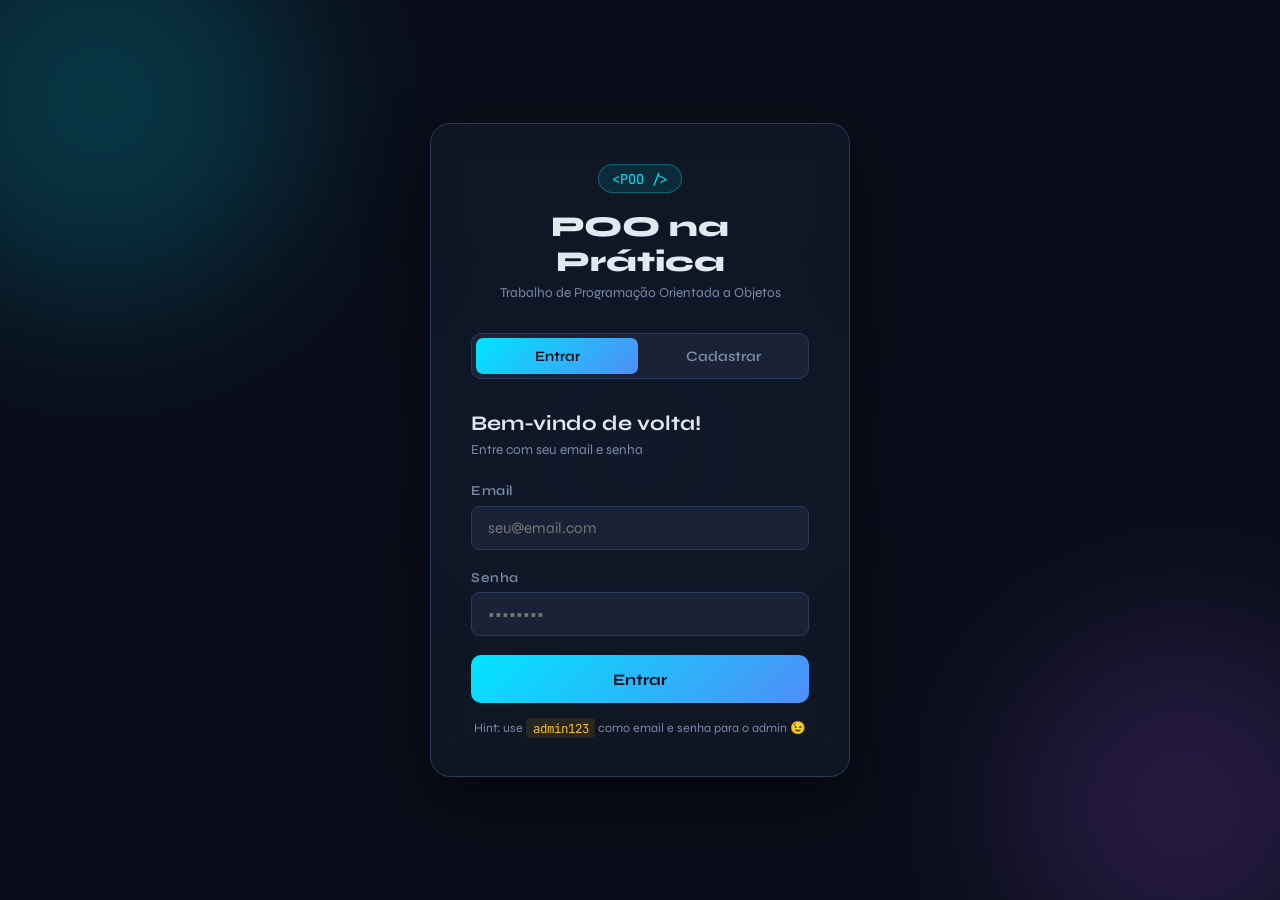
==== index.html @ 6787d283 "Adicionando as coisas" ====
<!DOCTYPE html>
<html lang="pt-BR">
<head>
  <meta charset="UTF-8" />
  <meta name="viewport" content="width=device-width, initial-scale=1.0"/>
  <title>POO na Prática | Login</title>
  <link rel="stylesheet" href="css/global.css" />
  <link rel="stylesheet" href="css/login.css" />
  <link href="https://fonts.googleapis.com/css2?family=JetBrains+Mono:wght@400;700&family=Syne:wght@400;600;700;800&display=swap" rel="stylesheet"/>
</head>
<body>

  <!-- Fundo animado com bolinhas -->
  <div class="bg-blobs">
    <div class="blob blob-1"></div>
    <div class="blob blob-2"></div>
    <div class="blob blob-3"></div>
  </div>

  <div class="login-container">

    <!-- Cabeçalho da página -->
    <div class="login-header">
      <div class="logo-tag">&lt;POO /&gt;</div>
      <h1>POO na Prática</h1>
      <p>Trabalho de Programação Orientada a Objetos</p>
    </div>

    <!-- Abas de Login e Cadastro -->
    <div class="tab-buttons">
      <button class="tab-btn active" id="btn-login" onclick="mostrarAba('login')">
        Entrar
      </button>
      <button class="tab-btn" id="btn-cadastro" onclick="mostrarAba('cadastro')">
        Cadastrar
      </button>
    </div>

    <!-- Formulário de Login -->
    <div class="form-box" id="form-login">
      <h2>Bem-vindo de volta!</h2>
      <p class="form-sub">Entre com seu email e senha</p>

      <div class="input-group">
        <label for="login-email">Email</label>
        <input type="email" id="login-email" placeholder="seu@email.com" />
      </div>

      <div class="input-group">
        <label for="login-senha">Senha</label>
        <input type="password" id="login-senha" placeholder="••••••••" />
      </div>

      <!-- Mensagem de erro/sucesso -->
      <div class="mensagem" id="msg-login"></div>

      <button class="btn-primary" onclick="fazerLogin()">Entrar</button>

      <p class="hint-text">
        Hint: use <code>admin123</code> como email e senha para o admin 😉
      </p>
    </div>

    <!-- Formulário de Cadastro -->
    <div class="form-box hidden" id="form-cadastro">
      <h2>Criar conta</h2>
      <p class="form-sub">Preencha os campos abaixo</p>

      <div class="input-group">
        <label for="cad-nome">Nome completo</label>
        <input type="text" id="cad-nome" placeholder="Seu nome" />
      </div>

      <div class="input-group">
        <label for="cad-email">Email</label>
        <input type="email" id="cad-email" placeholder="seu@email.com" />
      </div>

      <div class="input-group">
        <label for="cad-senha">Senha</label>
        <input type="password" id="cad-senha" placeholder="Mínimo 6 caracteres" />
      </div>

      <div class="input-group">
        <label for="cad-confirmar">Confirmar senha</label>
        <input type="password" id="cad-confirmar" placeholder="Repita a senha" />
      </div>

      <div class="mensagem" id="msg-cadastro"></div>

      <button class="btn-primary" onclick="fazerCadastro()">Criar conta</button>
    </div>

  </div>

  <script src="js/Usuario.js"></script>
  <script src="js/login.js"></script>
</body>
</html>
---- css/global.css ----
/* =============================================
   global.css — Estilos compartilhados por todas
   as páginas do projeto
   ============================================= */

/* Importa as fontes do Google */
@import url('https://fonts.googleapis.com/css2?family=JetBrains+Mono:wght@400;700&family=Syne:wght@400;600;700;800&display=swap');

/* Variáveis de cor — mudar aqui afeta o site inteiro */
:root {
  --bg:        #0a0e1a;       /* fundo escuro principal */
  --bg2:       #111827;       /* fundo dos cards */
  --bg3:       #1a2235;       /* fundo de inputs */
  --border:    #2a3a5c;       /* cor das bordas */
  --text:      #e2e8f0;       /* texto principal */
  --text-muted:#7a8ba8;       /* texto secundário */
  --cyan:      #00e5ff;       /* destaque ciano */
  --blue:      #4f8ef7;       /* destaque azul */
  --purple:    #a855f7;       /* destaque roxo */
  --green:     #22d3a0;       /* destaque verde */
  --red:       #f87171;       /* erros */
  --yellow:    #fbbf24;       /* avisos */
  --radius:    12px;          /* arredondamento dos cards */
  --font-body: 'Syne', sans-serif;
  --font-code: 'JetBrains Mono', monospace;
}

/* Reset básico — zera margens e define box-sizing */
* {
  margin: 0;
  padding: 0;
  box-sizing: border-box;
}

/* Estilo geral do body */
body {
  font-family: var(--font-body);
  background-color: var(--bg);
  color: var(--text);
  min-height: 100vh;
  overflow-x: hidden;
}

/* Links sem sublinhado por padrão */
a {
  color: var(--cyan);
  text-decoration: none;
}
a:hover {
  text-decoration: underline;
}

/* ---- NAVBAR (menu de navegação) ---- */
.navbar {
  position: sticky;
  top: 0;
  z-index: 100;
  background: rgba(10, 14, 26, 0.92);
  backdrop-filter: blur(12px);
  border-bottom: 1px solid var(--border);
  padding: 0 2rem;
  display: flex;
  align-items: center;
  justify-content: space-between;
  height: 64px;
}

.navbar .nav-logo {
  font-family: var(--font-code);
  font-size: 1.1rem;
  color: var(--cyan);
  font-weight: 700;
  letter-spacing: 1px;
}

/* Links do menu */
.nav-links {
  display: flex;
  gap: 0.5rem;
  list-style: none;
}

.nav-links a {
  padding: 0.45rem 1rem;
  border-radius: 8px;
  font-size: 0.9rem;
  font-weight: 600;
  color: var(--text-muted);
  transition: all 0.2s;
}

.nav-links a:hover,
.nav-links a.active {
  background: rgba(0, 229, 255, 0.1);
  color: var(--cyan);
  text-decoration: none;
}

/* Botão de logout no canto direito */
.btn-logout {
  background: transparent;
  border: 1px solid var(--border);
  color: var(--text-muted);
  padding: 0.4rem 1rem;
  border-radius: 8px;
  cursor: pointer;
  font-family: var(--font-body);
  font-size: 0.85rem;
  transition: all 0.2s;
}
.btn-logout:hover {
  border-color: var(--red);
  color: var(--red);
}

/* ---- CONTEÚDO PRINCIPAL ---- */
.main-content {
  max-width: 1100px;
  margin: 0 auto;
  padding: 3rem 2rem;
}

/* ---- TÍTULO DE SEÇÃO ---- */
.section-title {
  text-align: center;
  margin-bottom: 3rem;
}
.section-title h1 {
  font-size: 2.4rem;
  font-weight: 800;
  margin-bottom: 0.5rem;
}
.section-title p {
  color: var(--text-muted);
  font-size: 1rem;
}

/* ---- CARDS GENÉRICOS ---- */
.card {
  background: var(--bg2);
  border: 1px solid var(--border);
  border-radius: var(--radius);
  padding: 1.8rem;
  transition: transform 0.2s, box-shadow 0.2s;
}
.card:hover {
  transform: translateY(-3px);
  box-shadow: 0 8px 32px rgba(0,0,0,0.3);
}

/* ---- BLOCOS DE CÓDIGO ---- */
.code-block {
  background: #0d1117;
  border: 1px solid var(--border);
  border-radius: 8px;
  padding: 1.2rem 1.5rem;
  font-family: var(--font-code);
  font-size: 0.85rem;
  line-height: 1.7;
  overflow-x: auto;
  margin-top: 1rem;
}

/* Cores para simular syntax highlighting */
.code-block .kw  { color: #ff7b72; }  /* palavras-chave: class, def, etc */
.code-block .fn  { color: #d2a8ff; }  /* funções e métodos */
.code-block .str { color: #a5d6ff; }  /* strings */
.code-block .cm  { color: #8b949e; }  /* comentários */
.code-block .nb  { color: #79c0ff; }  /* nomes built-in */

/* ---- BOTÃO PRIMÁRIO ---- */
.btn-primary {
  width: 100%;
  padding: 0.9rem;
  background: linear-gradient(135deg, var(--cyan), var(--blue));
  color: #0a0e1a;
  font-family: var(--font-body);
  font-weight: 700;
  font-size: 1rem;
  border: none;
  border-radius: 10px;
  cursor: pointer;
  transition: opacity 0.2s, transform 0.2s;
}
.btn-primary:hover {
  opacity: 0.88;
  transform: translateY(-1px);
}

/* ---- INPUTS ---- */
.input-group {
  margin-bottom: 1.2rem;
}
.input-group label {
  display: block;
  font-size: 0.85rem;
  font-weight: 600;
  color: var(--text-muted);
  margin-bottom: 0.4rem;
  letter-spacing: 0.5px;
}
.input-group input {
  width: 100%;
  padding: 0.75rem 1rem;
  background: var(--bg3);
  border: 1px solid var(--border);
  border-radius: 8px;
  color: var(--text);
  font-family: var(--font-body);
  font-size: 0.95rem;
  transition: border-color 0.2s;
  outline: none;
}
.input-group input:focus {
  border-color: var(--cyan);
}

/* ---- MENSAGENS DE ERRO E SUCESSO ---- */
.mensagem {
  padding: 0;
  margin-bottom: 0;
  font-size: 0.875rem;
  border-radius: 8px;
  overflow: hidden;
  max-height: 0;
  transition: max-height 0.3s, padding 0.3s, margin 0.3s;
}
.mensagem.erro {
  max-height: 80px;
  padding: 0.7rem 1rem;
  margin-bottom: 1rem;
  background: rgba(248, 113, 113, 0.12);
  border: 1px solid var(--red);
  color: var(--red);
}
.mensagem.sucesso {
  max-height: 80px;
  padding: 0.7rem 1rem;
  margin-bottom: 1rem;
  background: rgba(34, 211, 160, 0.12);
  border: 1px solid var(--green);
  color: var(--green);
}

/* ---- UTILITÁRIOS ---- */
.hidden { display: none !important; }
.text-cyan   { color: var(--cyan); }
.text-blue   { color: var(--blue); }
.text-purple { color: var(--purple); }
.text-green  { color: var(--green); }
---- css/login.css ----
/* =============================================
   login.css — Estilos exclusivos da tela de login
   ============================================= */

/* Centraliza tudo na tela */
body {
  display: flex;
  align-items: center;
  justify-content: center;
  min-height: 100vh;
  padding: 2rem;
}

/* ---- BLOBS DE FUNDO (efeito decorativo animado) ---- */
.bg-blobs {
  position: fixed;
  inset: 0;
  pointer-events: none;   /* não interfere nos cliques */
  overflow: hidden;
  z-index: 0;
}

.blob {
  position: absolute;
  border-radius: 50%;
  filter: blur(80px);
  opacity: 0.18;
  animation: floatBlob 8s ease-in-out infinite;
}

/* Cada blob tem tamanho, cor e posição diferentes */
.blob-1 {
  width: 400px; height: 400px;
  background: var(--cyan);
  top: -100px; left: -100px;
  animation-delay: 0s;
}
.blob-2 {
  width: 350px; height: 350px;
  background: var(--purple);
  bottom: -80px; right: -80px;
  animation-delay: 3s;
}
.blob-3 {
  width: 250px; height: 250px;
  background: var(--blue);
  top: 50%; left: 50%;
  transform: translate(-50%, -50%);
  animation-delay: 1.5s;
}

/* Animação de flutuar dos blobs */
@keyframes floatBlob {
  0%, 100% { transform: translateY(0) scale(1); }
  50%       { transform: translateY(-30px) scale(1.05); }
}

/* ---- CONTAINER DO FORMULÁRIO ---- */
.login-container {
  position: relative;
  z-index: 1;                /* fica acima dos blobs */
  width: 100%;
  max-width: 420px;
  background: rgba(17, 24, 39, 0.85);
  backdrop-filter: blur(20px);
  border: 1px solid var(--border);
  border-radius: 20px;
  padding: 2.5rem;
  box-shadow: 0 25px 60px rgba(0, 0, 0, 0.5);
  animation: slideUp 0.5s ease;
}

/* Animação de entrada do formulário */
@keyframes slideUp {
  from { opacity: 0; transform: translateY(30px); }
  to   { opacity: 1; transform: translateY(0); }
}

/* ---- CABEÇALHO DO LOGIN ---- */
.login-header {
  text-align: center;
  margin-bottom: 2rem;
}

.logo-tag {
  display: inline-block;
  font-family: var(--font-code);
  font-size: 0.85rem;
  color: var(--cyan);
  background: rgba(0, 229, 255, 0.1);
  border: 1px solid rgba(0, 229, 255, 0.3);
  padding: 0.3rem 0.8rem;
  border-radius: 20px;
  margin-bottom: 1rem;
}

.login-header h1 {
  font-size: 1.8rem;
  font-weight: 800;
  margin-bottom: 0.3rem;
}

.login-header p {
  font-size: 0.85rem;
  color: var(--text-muted);
}

/* ---- ABAS (Login / Cadastro) ---- */
.tab-buttons {
  display: flex;
  background: var(--bg3);
  border: 1px solid var(--border);
  border-radius: 10px;
  padding: 4px;
  margin-bottom: 2rem;
  gap: 4px;
}

.tab-btn {
  flex: 1;
  padding: 0.6rem;
  background: transparent;
  border: none;
  border-radius: 7px;
  color: var(--text-muted);
  font-family: var(--font-body);
  font-weight: 600;
  font-size: 0.9rem;
  cursor: pointer;
  transition: all 0.25s;
}

/* Aba ativa fica com destaque */
.tab-btn.active {
  background: linear-gradient(135deg, var(--cyan), var(--blue));
  color: #0a0e1a;
}

/* ---- CAIXAS DOS FORMULÁRIOS ---- */
.form-box h2 {
  font-size: 1.3rem;
  font-weight: 700;
  margin-bottom: 0.3rem;
}

.form-sub {
  color: var(--text-muted);
  font-size: 0.85rem;
  margin-bottom: 1.5rem;
}

/* ---- TEXTO DE DICA ---- */
.hint-text {
  text-align: center;
  color: var(--text-muted);
  font-size: 0.78rem;
  margin-top: 1rem;
}
.hint-text code {
  font-family: var(--font-code);
  color: var(--yellow);
  background: rgba(251, 191, 36, 0.1);
  padding: 0.1rem 0.4rem;
  border-radius: 4px;
}
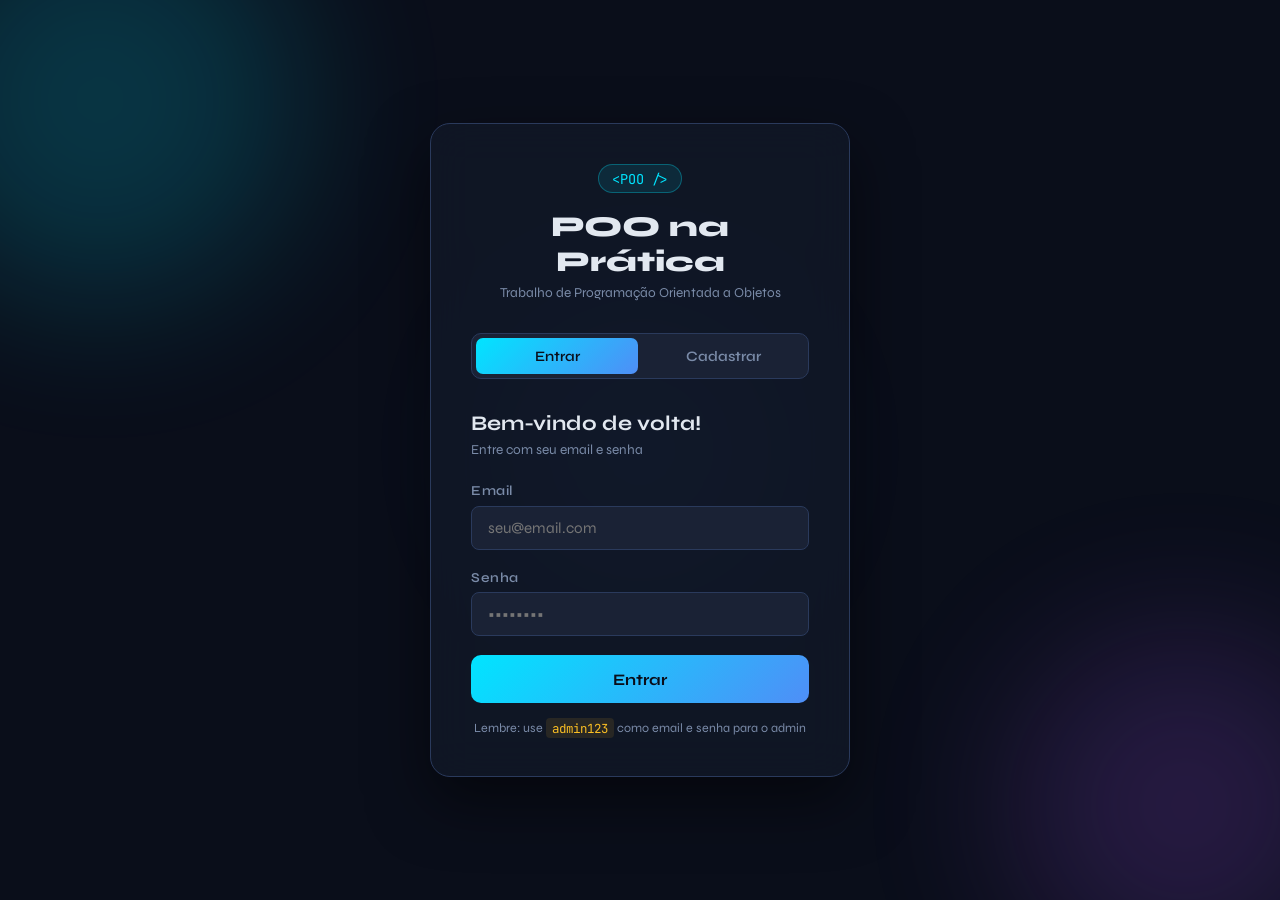
==== commit 9b7d2765: "Mudando nomezinho simples" ====
--- a/index.html
+++ b/index.html
@@ -57,7 +57,7 @@
       <button class="btn-primary" onclick="fazerLogin()">Entrar</button>
 
       <p class="hint-text">
-        Hint: use <code>admin123</code> como email e senha para o admin 😉
+        Lembre: use <code>admin123</code> como email e senha para o admin
       </p>
     </div>
 
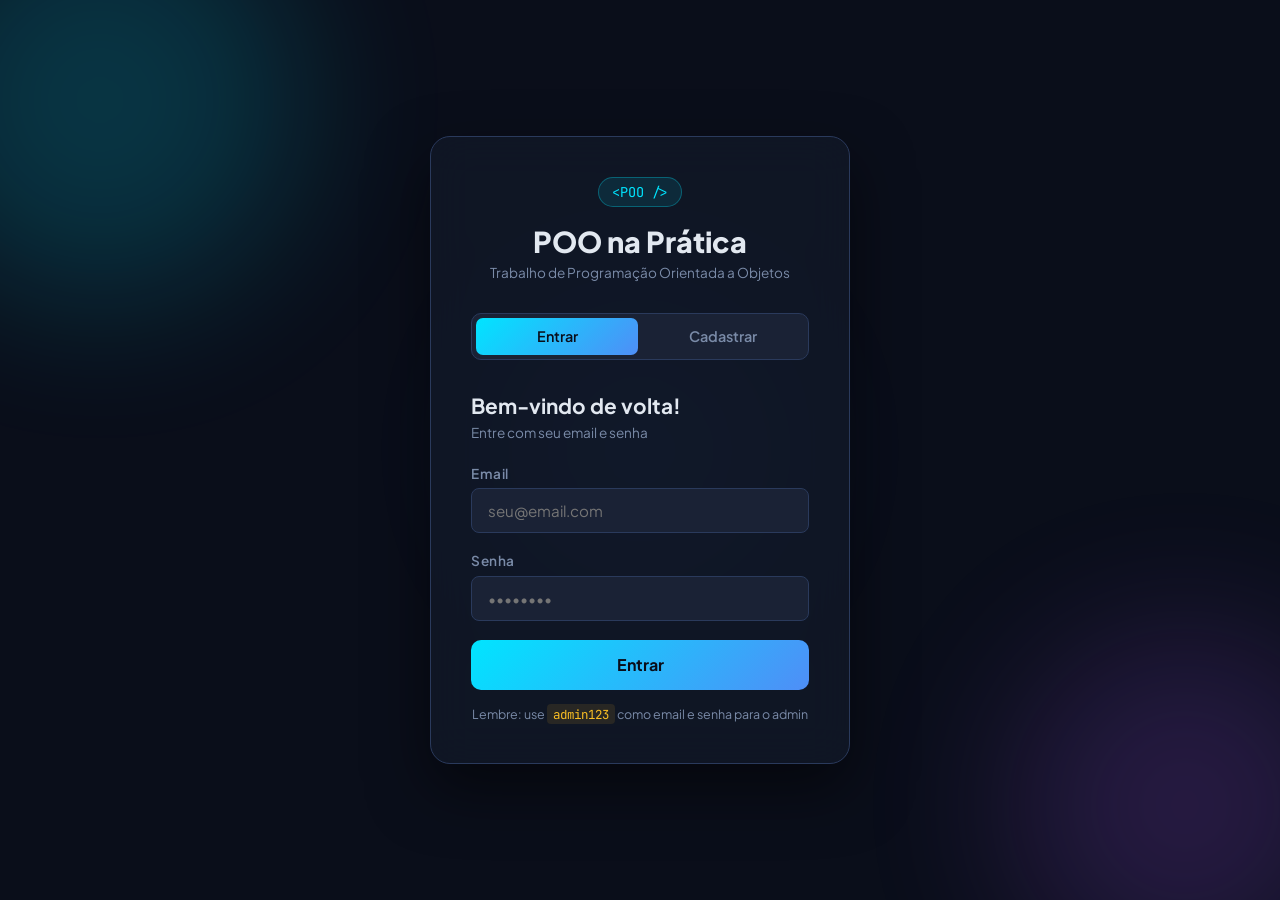
==== commit a0b3e5de: "Corrijindo um erro e mudando a fonte" ====
--- a/index.html
+++ b/index.html
@@ -6,7 +6,7 @@
   <title>POO na Prática | Login</title>
   <link rel="stylesheet" href="css/global.css" />
   <link rel="stylesheet" href="css/login.css" />
-  <link href="https://fonts.googleapis.com/css2?family=JetBrains+Mono:wght@400;700&family=Syne:wght@400;600;700;800&display=swap" rel="stylesheet"/>
+  <link href="https://fonts.googleapis.com/css2?family=JetBrains+Mono:wght@400;700&family=Plus+Jakarta+Sans:wght@400;600;700;800&display=swap" rel="stylesheet"/>
 </head>
 <body>
 
@@ -96,4 +96,4 @@
   <script src="js/Usuario.js"></script>
   <script src="js/login.js"></script>
 </body>
-</html>
+</html>
--- a/css/global.css
+++ b/css/global.css
@@ -4,7 +4,7 @@
    ============================================= */
 
 /* Importa as fontes do Google */
-@import url('https://fonts.googleapis.com/css2?family=JetBrains+Mono:wght@400;700&family=Syne:wght@400;600;700;800&display=swap');
+@import url('https://fonts.googleapis.com/css2?family=JetBrains+Mono:wght@400;700&family=Plus+Jakarta+Sans:wght@400;600;700;800&display=swap');
 
 /* Variáveis de cor — mudar aqui afeta o site inteiro */
 :root {
@@ -21,7 +21,7 @@
   --red:       #f87171;       /* erros */
   --yellow:    #fbbf24;       /* avisos */
   --radius:    12px;          /* arredondamento dos cards */
-  --font-body: 'Syne', sans-serif;
+  --font-body: 'Plus Jakarta Sans', sans-serif;
   --font-code: 'JetBrains Mono', monospace;
 }
 
@@ -247,4 +247,4 @@
 .text-cyan   { color: var(--cyan); }
 .text-blue   { color: var(--blue); }
 .text-purple { color: var(--purple); }
-.text-green  { color: var(--green); }
+.text-green  { color: var(--green); }
